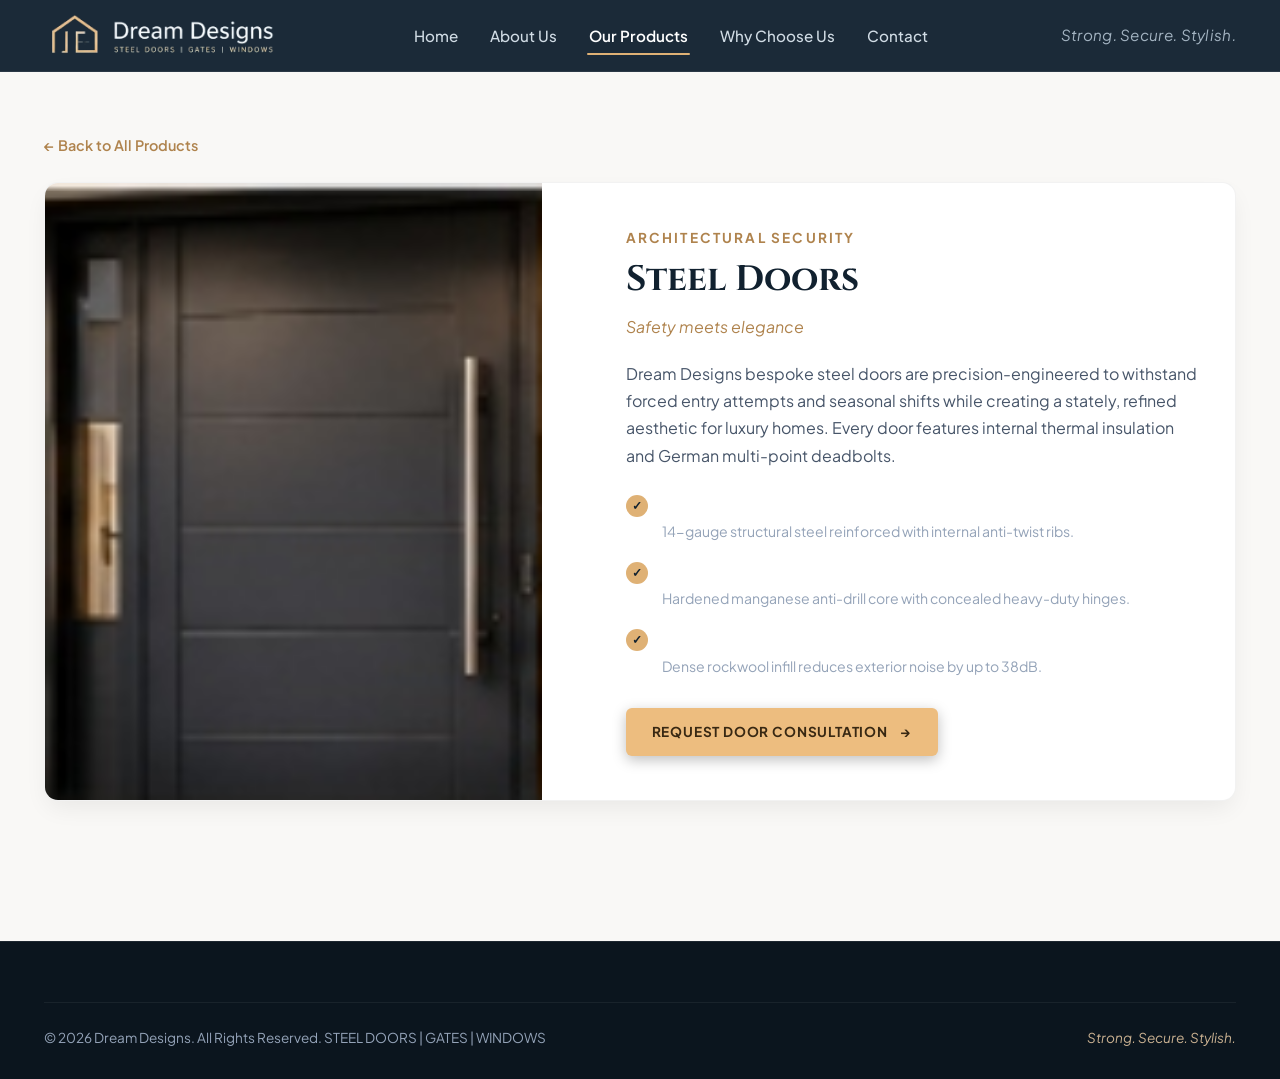
==== doors.html @ ba2dc7a3 "dream designs initial files" ====
<!DOCTYPE html>
<html lang="en">
<head>
  <meta charset="UTF-8">
  <meta name="viewport" content="width=device-width, initial-scale=1.0">
  <title>Steel Doors | Dream Designs</title>
  <link rel="preconnect" href="https://fonts.googleapis.com">
  <link rel="preconnect" href="https://fonts.gstatic.com" crossorigin>
  <link href="https://fonts.googleapis.com/css2?family=Cinzel:wght@600;700;800&family=Great+Vibes&family=Montserrat:wght@400;500;600;700&family=Plus+Jakarta+Sans:wght@400;500;600;700;800&display=swap" rel="stylesheet">
  <link rel="stylesheet" href="assets/css/style.css">
  <link rel="icon" type="image/png" href="assets/images/logo-icon.png">
</head>
<body>

  <!-- Site Header -->
  <header class="site-header">
    <div class="container header-container">
      <a href="index.html" class="brand-logo" aria-label="Dream Designs Home">
        <picture>
          <source srcset="assets/images/logo-transparent.png" type="image/png">
          <img src="assets/images/logo.png" alt="Dream Designs" class="logo-img" width="240" height="44">
        </picture>
      </a>
      <nav class="main-nav">
        <ul class="nav-list">
          <li><a href="index.html" class="nav-link">Home</a></li>
          <li><a href="index.html#about" class="nav-link">About Us</a></li>
          <li><a href="index.html#products" class="nav-link active">Our Products</a></li>
          <li><a href="index.html#why-us" class="nav-link">Why Choose Us</a></li>
          <li><a href="index.html#contact" class="nav-link">Contact</a></li>
        </ul>
      </nav>
      <div class="header-tagline"><em>Strong. Secure. Stylish.</em></div>
      <button class="mobile-toggle" aria-label="Toggle navigation menu">
        <span></span><span></span><span></span>
      </button>
    </div>
  </header>

  <!-- Mobile Drawer -->
  <div class="mobile-menu">
    <div class="logo-title" style="color:#fff; font-family:var(--font-serif); font-size:1.3rem;">Dream Designs</div>
    <ul class="mobile-nav-list">
      <li><a href="index.html" class="mobile-nav-link">Home</a></li>
      <li><a href="index.html#about" class="mobile-nav-link">About Us</a></li>
      <li><a href="index.html#products" class="mobile-nav-link active">Our Products</a></li>
      <li><a href="index.html#why-us" class="mobile-nav-link">Why Choose Us</a></li>
      <li><a href="index.html#contact" class="mobile-nav-link">Contact</a></li>
    </ul>
    <div class="mobile-menu-tagline">Strong. Secure. Stylish.</div>
  </div>
  <div class="menu-overlay"></div>

  <!-- Main Content -->
  <main style="margin-top: var(--header-height); padding: 60px 0 80px;">
    <div class="container">
      <div style="margin-bottom: 24px;">
        <a href="index.html#products" style="color: var(--color-bronze); font-size: 0.9rem; font-weight: 600; display: inline-flex; align-items: center; gap: 6px;">
          ← Back to All Products
        </a>
      </div>

      <div class="contact-layout" style="margin-bottom: 60px;">
        <div style="background: #11212f; overflow: hidden; min-height: 380px;">
          <img src="assets/images/product-doors.png" alt="Steel Doors" style="width: 100%; height: 100%; object-fit: cover;">
        </div>
        <div style="padding: 44px 36px;">
          <span class="section-eyebrow">Architectural Security</span>
          <h1 class="section-title" style="font-size: 2.2rem; margin-bottom: 12px;">Steel Doors</h1>
          <p style="font-style: italic; color: var(--color-bronze); margin-bottom: 20px;">Safety meets elegance</p>
          <p style="color: #475569; line-height: 1.7; margin-bottom: 24px;">
            Dream Designs bespoke steel doors are precision-engineered to withstand forced entry attempts and seasonal shifts while creating a stately, refined aesthetic for luxury homes. Every door features internal thermal insulation and German multi-point deadbolts.
          </p>
          <ul class="why-features-list" style="margin-bottom: 30px;">
            <li class="why-feature-item">
              <div class="why-check">✓</div>
              <div class="why-feature-text"><strong>Heavy-Gauge Galvanized Core</strong><span>14-gauge structural steel reinforced with internal anti-twist ribs.</span></div>
            </li>
            <li class="why-feature-item">
              <div class="why-check">✓</div>
              <div class="why-feature-text"><strong>Multi-Point Locking Mechanism</strong><span>Hardened manganese anti-drill core with concealed heavy-duty hinges.</span></div>
            </li>
            <li class="why-feature-item">
              <div class="why-check">✓</div>
              <div class="why-feature-text"><strong>Thermal & Acoustic Barrier</strong><span>Dense rockwool infill reduces exterior noise by up to 38dB.</span></div>
            </li>
          </ul>
          <a href="index.html#contact" class="hero-cta-btn"><span>Request Door Consultation</span> →</a>
        </div>
      </div>
    </div>
  </main>

  <!-- Footer -->
  <footer class="site-footer">
    <div class="container">
      <div class="footer-bottom">
        <div>&copy; 2026 Dream Designs. All Rights Reserved. STEEL DOORS | GATES | WINDOWS</div>
        <div class="footer-tagline-bottom">Strong. Secure. Stylish.</div>
      </div>
    </div>
  </footer>

  <script src="assets/js/main.js"></script>
</body>
</html>
---- assets/css/style.css ----
/* ===================================================================
   DREAM DESIGNS - STEEL DOORS | GATES | WINDOWS
   Responsive Stylesheet faithfully matching mockup & modern luxury standards
   =================================================================== */

:root {
  /* Brand Color Palette */
  --color-primary-dark: #11212f;
  --color-header-bg: #122230;
  --color-dark-deep: #0b151e;
  --color-dark-surface: #182b3c;
  
  /* Gold / Bronze Accents */
  --color-gold-light: #f5d8a8;
  --color-gold: #dfb175;
  --color-gold-accent: #edbd7f;
  --color-gold-hover: #e5af69;
  --color-bronze: #af834d;
  --color-bronze-dark: #8c6433;
  --color-gold-muted: #cbb292;
  
  /* Neutrals */
  --color-page-bg: #f9f8f6;
  --color-card-bg: #ffffff;
  --color-card-footer: #f7f5f2;
  --color-card-border: rgba(0, 0, 0, 0.05);
  --color-text-main: #14202c;
  --color-text-muted: #64748b;
  --color-text-light: #94a3b8;
  --color-white: #ffffff;
  
  /* Typography */
  --font-serif: 'Cinzel', 'Playfair Display', Georgia, serif;
  --font-sans: 'Plus Jakarta Sans', 'Montserrat', -apple-system, BlinkMacSystemFont, 'Segoe UI', Roboto, sans-serif;
  --font-script: 'Great Vibes', 'Caveat', 'Brush Script MT', cursive;
  
  /* Spacing & Layout */
  --max-width: 1240px;
  --header-height: 72px;
  --transition-fast: 0.2s cubic-bezier(0.4, 0, 0.2, 1);
  --transition-normal: 0.35s cubic-bezier(0.4, 0, 0.2, 1);
  --radius-sm: 6px;
  --radius-md: 10px;
  --radius-lg: 14px;
  --radius-full: 9999px;
  
  /* Shadows */
  --shadow-sm: 0 2px 6px rgba(0, 0, 0, 0.04);
  --shadow-md: 0 10px 24px -4px rgba(0, 0, 0, 0.07);
  --shadow-lg: 0 20px 40px -8px rgba(17, 33, 47, 0.12);
  --shadow-glow: 0 0 25px rgba(223, 177, 117, 0.35);
}

/* CSS Reset & Base */
*, *::before, *::after {
  box-sizing: border-box;
  margin: 0;
  padding: 0;
}

html {
  font-size: 16px;
  scroll-behavior: smooth;
  -webkit-font-smoothing: antialiased;
  -moz-osx-font-smoothing: grayscale;
}

body {
  font-family: var(--font-sans);
  background-color: var(--color-page-bg);
  color: var(--color-text-main);
  line-height: 1.6;
  overflow-x: hidden;
}

img, picture, svg {
  display: block;
  max-width: 100%;
}

a {
  color: inherit;
  text-decoration: none;
  transition: color var(--transition-fast);
}

button {
  font-family: inherit;
  cursor: pointer;
  border: none;
  background: none;
  transition: all var(--transition-fast);
}

.container {
  width: 100%;
  max-width: var(--max-width);
  margin-left: auto;
  margin-right: auto;
  padding-left: 24px;
  padding-right: 24px;
}

/* ===================================================================
   HEADER & NAVIGATION
   =================================================================== */
.site-header {
  position: fixed;
  top: 0;
  left: 0;
  right: 0;
  z-index: 1000;
  height: var(--header-height);
  background: rgba(18, 34, 48, 0.96);
  backdrop-filter: blur(12px);
  -webkit-backdrop-filter: blur(12px);
  border-bottom: 1px solid rgba(255, 255, 255, 0.07);
  transition: background var(--transition-normal), box-shadow var(--transition-normal);
}

.site-header.scrolled {
  background: rgba(14, 26, 38, 0.98);
  box-shadow: 0 8px 24px rgba(0, 0, 0, 0.25);
  border-bottom-color: rgba(223, 177, 117, 0.15);
}

.header-container {
  display: flex;
  align-items: center;
  justify-content: space-between;
  height: 100%;
}

/* Brand Logo */
.brand-logo {
  display: flex;
  align-items: center;
  gap: 12px;
  text-decoration: none;
}

.logo-img {
  height: 44px;
  width: auto;
  object-fit: contain;
}

.logo-fallback {
  display: flex;
  align-items: center;
  gap: 12px;
}

.logo-icon-svg {
  width: 42px;
  height: 42px;
  color: var(--color-gold);
  flex-shrink: 0;
}

.logo-text-group {
  display: flex;
  flex-direction: column;
}

.logo-title {
  font-family: var(--font-serif);
  font-size: 1.45rem;
  font-weight: 700;
  color: #f7f4ee;
  letter-spacing: 0.02em;
  line-height: 1.1;
}

.logo-tagline {
  font-family: var(--font-sans);
  font-size: 0.65rem;
  font-weight: 600;
  color: var(--color-gold);
  letter-spacing: 0.16em;
  text-transform: uppercase;
  margin-top: 2px;
}

/* Navigation Links */
.main-nav {
  display: flex;
  align-items: center;
}

.nav-list {
  display: flex;
  align-items: center;
  gap: 28px;
  list-style: none;
}

.nav-link {
  position: relative;
  font-size: 0.95rem;
  font-weight: 500;
  color: #d1dce5;
  padding: 6px 2px;
  transition: color var(--transition-fast);
}

.nav-link:hover {
  color: #ffffff;
}

.nav-link.active {
  color: #ffffff;
  font-weight: 600;
}

.nav-link.active::after {
  content: '';
  position: absolute;
  bottom: -4px;
  left: 0;
  right: 0;
  height: 2px;
  background-color: var(--color-gold);
  border-radius: 2px;
}

/* Header Tagline (Right) */
.header-tagline {
  font-style: italic;
  font-size: 0.95rem;
  color: #a4b4c2;
  letter-spacing: 0.02em;
  white-space: nowrap;
}

/* Hamburger Toggle (Mobile/Tablet) */
.mobile-toggle {
  display: none;
  flex-direction: column;
  justify-content: space-between;
  width: 30px;
  height: 22px;
  padding: 0;
  background: transparent;
  cursor: pointer;
  z-index: 1001;
}

.mobile-toggle span {
  display: block;
  width: 100%;
  height: 2.5px;
  background-color: #ffffff;
  border-radius: 2px;
  transition: all 0.3s ease;
}

.mobile-toggle.active span:nth-child(1) {
  transform: translateY(9.5px) rotate(45deg);
}

.mobile-toggle.active span:nth-child(2) {
  opacity: 0;
}

.mobile-toggle.active span:nth-child(3) {
  transform: translateY(-9.5px) rotate(-45deg);
}

/* Mobile Drawer */
.mobile-menu {
  position: fixed;
  top: 0;
  right: -100%;
  width: 290px;
  height: 100vh;
  background-color: var(--color-dark-deep);
  box-shadow: -8px 0 24px rgba(0, 0, 0, 0.4);
  padding: 90px 28px 40px;
  display: flex;
  flex-direction: column;
  justify-content: space-between;
  transition: right 0.35s cubic-bezier(0.4, 0, 0.2, 1);
  z-index: 999;
}

.mobile-menu.open {
  right: 0;
}

.mobile-nav-list {
  list-style: none;
  display: flex;
  flex-direction: column;
  gap: 20px;
}

.mobile-nav-link {
  font-size: 1.15rem;
  font-weight: 500;
  color: #e2e8f0;
  display: block;
  padding: 8px 0;
  border-bottom: 1px solid rgba(255, 255, 255, 0.06);
}

.mobile-nav-link.active,
.mobile-nav-link:hover {
  color: var(--color-gold);
}

.mobile-menu-tagline {
  font-style: italic;
  font-size: 0.95rem;
  color: var(--color-gold-muted);
  text-align: center;
  padding-top: 20px;
  border-top: 1px solid rgba(255, 255, 255, 0.1);
}

.menu-overlay {
  display: none;
  position: fixed;
  inset: 0;
  background: rgba(0, 0, 0, 0.6);
  backdrop-filter: blur(4px);
  z-index: 998;
}

.menu-overlay.active {
  display: block;
}

/* ===================================================================
   HERO SECTION
   =================================================================== */
.hero-section {
  position: relative;
  min-height: 560px;
  margin-top: var(--header-height);
  background-color: var(--color-primary-dark);
  background-image: 
    linear-gradient(
      to right,
      rgba(14, 25, 35, 0.96) 0%,
      rgba(14, 25, 35, 0.92) 28%,
      rgba(14, 25, 35, 0.72) 48%,
      rgba(14, 25, 35, 0.25) 70%,
      rgba(14, 25, 35, 0.05) 100%
    ),
    url('../images/hero-backdrop.jpg');
  background-position: right center;
  background-repeat: no-repeat;
  background-size: cover;
  display: flex;
  align-items: center;
  padding: 56px 0 64px;
  overflow: hidden;
}

/* Hero Content Box */
.hero-content {
  position: relative;
  z-index: 2;
  max-width: 580px;
}

/* Brand Eyebrow */
.hero-brand {
  display: inline-block;
  margin-bottom: 12px;
}

.hero-brand-title {
  font-family: var(--font-sans);
  font-size: 2.1rem;
  font-weight: 700;
  color: #ffffff;
  letter-spacing: 0.01em;
  line-height: 1.1;
  position: relative;
  padding-bottom: 8px;
}

.hero-brand-title::after {
  content: '';
  position: absolute;
  left: 0;
  bottom: 0;
  width: 56px;
  height: 2.5px;
  background-color: var(--color-gold);
  border-radius: 2px;
}

/* Main Heading */
.hero-headline {
  font-family: var(--font-sans);
  font-size: clamp(1.6rem, 2.8vw, 2.35rem);
  font-weight: 400;
  color: #ffffff;
  line-height: 1.3;
  margin-bottom: 4px;
}

/* Cursive Accent */
.hero-cursive {
  font-family: var(--font-script);
  font-size: clamp(2.4rem, 4.4vw, 3.4rem);
  font-weight: 400;
  color: var(--color-gold);
  line-height: 1.2;
  margin-bottom: 30px;
  text-shadow: 0 2px 10px rgba(0, 0, 0, 0.35);
  display: block;
}

/* 3 Feature Badges */
.hero-badges-row {
  display: flex;
  align-items: flex-start;
  gap: 24px;
  margin-bottom: 38px;
}

.hero-badge-item {
  display: flex;
  flex-direction: column;
  align-items: center;
  text-align: center;
  flex: 1;
  max-width: 120px;
}

.badge-icon-circle {
  width: 54px;
  height: 54px;
  border-radius: 50%;
  border: 1.5px solid rgba(255, 255, 255, 0.6);
  display: flex;
  align-items: center;
  justify-content: center;
  margin-bottom: 10px;
  background: rgba(255, 255, 255, 0.04);
  backdrop-filter: blur(4px);
  transition: all var(--transition-fast);
}

.hero-badge-item:hover .badge-icon-circle {
  border-color: var(--color-gold);
  background: rgba(223, 177, 117, 0.12);
  transform: translateY(-2px);
}

.badge-svg {
  width: 24px;
  height: 24px;
  color: #ffffff;
  stroke-width: 1.75;
}

.badge-label {
  font-size: 0.78rem;
  font-weight: 600;
  color: #ffffff;
  line-height: 1.35;
  letter-spacing: 0.01em;
}

/* CTA Button */
.hero-cta-btn {
  display: inline-flex;
  align-items: center;
  gap: 12px;
  background-color: var(--color-gold-accent);
  color: #382813;
  font-weight: 700;
  font-size: 0.85rem;
  letter-spacing: 0.06em;
  text-transform: uppercase;
  padding: 13px 26px;
  border-radius: var(--radius-sm);
  box-shadow: 0 4px 14px rgba(0, 0, 0, 0.25);
  transition: all var(--transition-normal);
}

.hero-cta-btn:hover {
  background-color: #f7ca8c;
  transform: translateY(-2px);
  box-shadow: 0 8px 20px rgba(0, 0, 0, 0.3), var(--shadow-glow);
}

.btn-arrow-icon {
  width: 16px;
  height: 16px;
  transition: transform var(--transition-fast);
}

.hero-cta-btn:hover .btn-arrow-icon {
  transform: translateX(4px);
}

/* ===================================================================
   PRODUCTS PREVIEW SECTION (3 CARDS FROM MOCKUP)
   =================================================================== */
.products-preview-section {
  padding: 44px 0 64px;
  background-color: var(--color-page-bg);
}

.products-grid {
  display: grid;
  grid-template-columns: repeat(3, 1fr);
  gap: 22px;
}

/* Individual Product Card */
.product-card {
  background-color: var(--color-card-bg);
  border-radius: var(--radius-lg);
  overflow: hidden;
  box-shadow: 0 8px 24px rgba(0, 0, 0, 0.06);
  border: 1px solid rgba(0, 0, 0, 0.05);
  transition: all var(--transition-normal);
  cursor: pointer;
  display: flex;
  flex-direction: column;
}

.product-card:hover {
  transform: translateY(-6px);
  box-shadow: var(--shadow-lg);
  border-color: rgba(223, 177, 117, 0.4);
}

/* Top Photo Crop */
.card-media {
  position: relative;
  width: 100%;
  height: 160px;
  overflow: hidden;
  background-color: #2a343d;
}

.card-img {
  width: 100%;
  height: 100%;
  object-fit: cover;
  transition: transform 0.5s cubic-bezier(0.4, 0, 0.2, 1);
}

.product-card:hover .card-img {
  transform: scale(1.06);
}

.card-badge-pill {
  position: absolute;
  top: 12px;
  right: 12px;
  background: rgba(14, 26, 38, 0.75);
  backdrop-filter: blur(6px);
  color: var(--color-gold-light);
  font-size: 0.7rem;
  font-weight: 600;
  padding: 4px 10px;
  border-radius: var(--radius-full);
  letter-spacing: 0.04em;
  text-transform: uppercase;
  border: 1px solid rgba(223, 177, 117, 0.3);
}

/* Bottom Card Details */
.card-footer {
  background-color: var(--color-card-footer);
  padding: 16px 20px;
  display: flex;
  align-items: center;
  justify-content: space-between;
  gap: 14px;
  border-top: 1px solid rgba(0, 0, 0, 0.04);
}

.card-left-group {
  display: flex;
  align-items: center;
  gap: 14px;
  min-width: 0;
}

.card-icon-box {
  width: 44px;
  height: 44px;
  flex-shrink: 0;
  display: flex;
  align-items: center;
  justify-content: center;
  background: #ffffff;
  border-radius: var(--radius-md);
  border: 1px solid rgba(175, 131, 77, 0.2);
  transition: all var(--transition-fast);
}

.product-card:hover .card-icon-box {
  background: var(--color-gold-accent);
  border-color: var(--color-gold);
}

.card-icon-img {
  width: 26px;
  height: 26px;
  object-fit: contain;
}

.card-icon-svg {
  width: 26px;
  height: 26px;
  color: var(--color-bronze);
  transition: color var(--transition-fast);
}

.product-card:hover .card-icon-svg {
  color: #2b1f11;
}

.card-text {
  min-width: 0;
}

.card-title {
  font-family: var(--font-sans);
  font-size: 1.15rem;
  font-weight: 700;
  color: var(--color-primary-dark);
  line-height: 1.2;
  margin-bottom: 3px;
  transition: color var(--transition-fast);
}

.product-card:hover .card-title {
  color: var(--color-bronze-dark);
}

.card-subtitle {
  font-size: 0.82rem;
  color: var(--color-text-muted);
  line-height: 1.35;
}

/* Right Arrow */
.card-arrow-btn {
  width: 34px;
  height: 34px;
  flex-shrink: 0;
  display: flex;
  align-items: center;
  justify-content: center;
  color: var(--color-bronze);
  transition: all var(--transition-fast);
  border-radius: 50%;
}

.card-arrow-btn svg {
  width: 20px;
  height: 20px;
  transition: transform var(--transition-fast);
}

.product-card:hover .card-arrow-btn {
  color: var(--color-bronze-dark);
}

.product-card:hover .card-arrow-btn svg {
  transform: translateX(4px);
}

/* ===================================================================
   SECTION: ARCHITECTURAL CRAFTSMANSHIP (ABOUT US)
   =================================================================== */
.section-craftsmanship {
  padding: 80px 0;
  background-color: #ffffff;
  border-top: 1px solid rgba(0, 0, 0, 0.05);
}

.section-head {
  text-align: center;
  max-width: 680px;
  margin: 0 auto 52px;
}

.section-eyebrow {
  font-size: 0.85rem;
  font-weight: 700;
  color: var(--color-bronze);
  text-transform: uppercase;
  letter-spacing: 0.16em;
  margin-bottom: 10px;
  display: block;
}

.section-title {
  font-family: var(--font-serif);
  font-size: clamp(1.8rem, 3.2vw, 2.4rem);
  font-weight: 700;
  color: var(--color-primary-dark);
  line-height: 1.25;
  margin-bottom: 14px;
}

.section-lead {
  font-size: 1.05rem;
  color: var(--color-text-muted);
  line-height: 1.6;
}

.craftsmanship-grid {
  display: grid;
  grid-template-columns: repeat(4, 1fr);
  gap: 24px;
}

.craft-card {
  background: var(--color-page-bg);
  padding: 30px 24px;
  border-radius: var(--radius-md);
  border: 1px solid rgba(0, 0, 0, 0.04);
  transition: all var(--transition-normal);
  text-align: left;
}

.craft-card:hover {
  background: #ffffff;
  box-shadow: var(--shadow-md);
  transform: translateY(-4px);
  border-color: rgba(223, 177, 117, 0.4);
}

.craft-icon {
  width: 48px;
  height: 48px;
  border-radius: var(--radius-sm);
  background: rgba(223, 177, 117, 0.15);
  color: var(--color-bronze-dark);
  display: flex;
  align-items: center;
  justify-content: center;
  margin-bottom: 20px;
}

.craft-icon svg {
  width: 26px;
  height: 26px;
}

.craft-title {
  font-size: 1.1rem;
  font-weight: 700;
  color: var(--color-primary-dark);
  margin-bottom: 8px;
}

.craft-desc {
  font-size: 0.9rem;
  color: var(--color-text-muted);
  line-height: 1.5;
}

/* ===================================================================
   SECTION: WHY CHOOSE US (STATS & HIGHLIGHTS)
   =================================================================== */
.section-why-us {
  padding: 80px 0;
  background: linear-gradient(135deg, #10212f 0%, #0b151e 100%);
  color: #ffffff;
  position: relative;
  overflow: hidden;
}

.why-us-wrapper {
  display: grid;
  grid-template-columns: 1fr 1fr;
  gap: 56px;
  align-items: center;
}

.why-us-content .section-eyebrow {
  color: var(--color-gold);
}

.why-us-content .section-title {
  color: #ffffff;
  margin-bottom: 20px;
}

.why-us-content p {
  color: #cbd5e1;
  font-size: 1.05rem;
  margin-bottom: 28px;
}

.why-features-list {
  list-style: none;
  display: flex;
  flex-direction: column;
  gap: 16px;
}

.why-feature-item {
  display: flex;
  align-items: flex-start;
  gap: 14px;
}

.why-check {
  width: 22px;
  height: 22px;
  border-radius: 50%;
  background: var(--color-gold);
  color: var(--color-primary-dark);
  display: flex;
  align-items: center;
  justify-content: center;
  flex-shrink: 0;
  margin-top: 2px;
  font-weight: 800;
  font-size: 0.75rem;
}

.why-feature-text strong {
  display: block;
  font-size: 1rem;
  color: #ffffff;
}

.why-feature-text span {
  font-size: 0.88rem;
  color: #94a3b8;
}

/* Stats Counter Grid */
.stats-grid {
  display: grid;
  grid-template-columns: repeat(2, 1fr);
  gap: 20px;
}

.stat-box {
  background: rgba(255, 255, 255, 0.04);
  backdrop-filter: blur(10px);
  border: 1px solid rgba(255, 255, 255, 0.08);
  border-radius: var(--radius-lg);
  padding: 32px 24px;
  text-align: center;
  transition: all var(--transition-normal);
}

.stat-box:hover {
  border-color: rgba(223, 177, 117, 0.4);
  background: rgba(255, 255, 255, 0.07);
  transform: translateY(-4px);
}

.stat-number {
  font-family: var(--font-serif);
  font-size: 2.8rem;
  font-weight: 700;
  color: var(--color-gold);
  line-height: 1;
  margin-bottom: 6px;
}

.stat-label {
  font-size: 0.88rem;
  font-weight: 500;
  color: #e2e8f0;
}

/* ===================================================================
   SECTION: CONTACT & INQUIRY
   =================================================================== */
.section-contact {
  padding: 80px 0;
  background-color: var(--color-page-bg);
}

.contact-layout {
  display: grid;
  grid-template-columns: 1fr 1.3fr;
  gap: 48px;
  background: #ffffff;
  border-radius: var(--radius-lg);
  box-shadow: var(--shadow-md);
  border: 1px solid rgba(0, 0, 0, 0.05);
  overflow: hidden;
}

.contact-info-panel {
  background: linear-gradient(135deg, #142535 0%, #0d1721 100%);
  color: #ffffff;
  padding: 48px 36px;
  display: flex;
  flex-direction: column;
  justify-content: space-between;
}

.contact-info-panel h3 {
  font-family: var(--font-serif);
  font-size: 1.8rem;
  margin-bottom: 12px;
  color: #ffffff;
}

.contact-info-panel p {
  color: #cbd5e1;
  margin-bottom: 32px;
  font-size: 0.95rem;
}

.contact-details-list {
  display: flex;
  flex-direction: column;
  gap: 20px;
}

.contact-detail-item {
  display: flex;
  align-items: flex-start;
  gap: 14px;
}

.contact-icon-circle {
  width: 38px;
  height: 38px;
  border-radius: 50%;
  background: rgba(223, 177, 117, 0.15);
  color: var(--color-gold);
  display: flex;
  align-items: center;
  justify-content: center;
  flex-shrink: 0;
}

.contact-icon-circle svg {
  width: 18px;
  height: 18px;
}

.contact-text-group h5 {
  font-size: 0.85rem;
  font-weight: 600;
  color: var(--color-gold-muted);
  text-transform: uppercase;
  margin-bottom: 2px;
}

.contact-text-group a,
.contact-text-group span {
  font-size: 0.95rem;
  color: #ffffff;
}

/* Contact Form */
.contact-form-panel {
  padding: 48px 36px;
}

.contact-form-panel h3 {
  font-size: 1.5rem;
  font-weight: 700;
  color: var(--color-primary-dark);
  margin-bottom: 8px;
}

.contact-form-panel p {
  font-size: 0.92rem;
  color: var(--color-text-muted);
  margin-bottom: 28px;
}

.form-grid {
  display: grid;
  grid-template-columns: 1fr 1fr;
  gap: 18px;
}

.form-group.full-width {
  grid-column: 1 / -1;
}

.form-label {
  display: block;
  font-size: 0.82rem;
  font-weight: 600;
  color: var(--color-text-main);
  margin-bottom: 6px;
  text-transform: uppercase;
  letter-spacing: 0.04em;
}

.form-control {
  width: 100%;
  padding: 12px 14px;
  border: 1px solid #d1d5db;
  border-radius: var(--radius-sm);
  font-family: inherit;
  font-size: 0.95rem;
  color: var(--color-text-main);
  background: #ffffff;
  transition: all var(--transition-fast);
}

.form-control:focus {
  outline: none;
  border-color: var(--color-bronze);
  box-shadow: 0 0 0 3px rgba(223, 177, 117, 0.2);
}

textarea.form-control {
  resize: vertical;
  min-height: 100px;
}

.btn-submit {
  display: inline-flex;
  align-items: center;
  justify-content: center;
  gap: 10px;
  width: 100%;
  background: var(--color-primary-dark);
  color: #ffffff;
  font-weight: 700;
  font-size: 0.92rem;
  letter-spacing: 0.06em;
  text-transform: uppercase;
  padding: 14px 24px;
  border-radius: var(--radius-sm);
  margin-top: 10px;
  transition: all var(--transition-fast);
}

.btn-submit:hover {
  background: var(--color-bronze-dark);
  transform: translateY(-2px);
  box-shadow: var(--shadow-md);
}

/* ===================================================================
   FOOTER
   =================================================================== */
.site-footer {
  background-color: var(--color-dark-deep);
  color: #94a3b8;
  padding: 60px 0 30px;
  border-top: 1px solid rgba(255, 255, 255, 0.08);
}

.footer-top-grid {
  display: grid;
  grid-template-columns: 2fr 1fr 1fr 1.2fr;
  gap: 40px;
  margin-bottom: 48px;
}

.footer-brand .logo-title {
  color: #ffffff;
}

.footer-desc {
  font-size: 0.92rem;
  color: #94a3b8;
  margin-top: 14px;
  max-width: 320px;
  line-height: 1.6;
}

.footer-col-title {
  font-size: 0.95rem;
  font-weight: 700;
  color: #ffffff;
  text-transform: uppercase;
  letter-spacing: 0.08em;
  margin-bottom: 20px;
}

.footer-links {
  list-style: none;
  display: flex;
  flex-direction: column;
  gap: 10px;
}

.footer-links a {
  font-size: 0.9rem;
  color: #94a3b8;
  transition: color var(--transition-fast);
}

.footer-links a:hover {
  color: var(--color-gold);
  padding-left: 4px;
}

.footer-bottom {
  display: flex;
  align-items: center;
  justify-content: space-between;
  padding-top: 24px;
  border-top: 1px solid rgba(255, 255, 255, 0.06);
  font-size: 0.85rem;
}

.footer-tagline-bottom {
  font-style: italic;
  color: var(--color-gold-muted);
}

/* ===================================================================
   MODAL DIALOG (PRODUCT DETAIL QUICK-VIEW)
   =================================================================== */
.product-modal {
  display: none;
  position: fixed;
  inset: 0;
  z-index: 2000;
  background: rgba(11, 21, 30, 0.85);
  backdrop-filter: blur(8px);
  align-items: center;
  justify-content: center;
  padding: 20px;
  opacity: 0;
  transition: opacity 0.3s ease;
}

.product-modal.open {
  display: flex;
  opacity: 1;
}

.modal-card {
  background: #ffffff;
  border-radius: var(--radius-lg);
  max-width: 840px;
  width: 100%;
  max-height: 90vh;
  overflow-y: auto;
  box-shadow: 0 25px 50px -12px rgba(0, 0, 0, 0.5);
  position: relative;
  transform: translateY(20px);
  transition: transform 0.3s cubic-bezier(0.4, 0, 0.2, 1);
}

.product-modal.open .modal-card {
  transform: translateY(0);
}

.modal-close-btn {
  position: absolute;
  top: 16px;
  right: 16px;
  width: 36px;
  height: 36px;
  border-radius: 50%;
  background: rgba(0, 0, 0, 0.06);
  color: #334155;
  display: flex;
  align-items: center;
  justify-content: center;
  z-index: 10;
  font-size: 1.25rem;
  transition: all var(--transition-fast);
}

.modal-close-btn:hover {
  background: var(--color-primary-dark);
  color: #ffffff;
}

.modal-inner-grid {
  display: grid;
  grid-template-columns: 1fr 1fr;
}

.modal-media {
  background: #11212f;
  position: relative;
  min-height: 280px;
}

.modal-media img {
  width: 100%;
  height: 100%;
  object-fit: cover;
}

.modal-content {
  padding: 36px 30px;
  display: flex;
  flex-direction: column;
  justify-content: space-between;
}

.modal-eyebrow {
  font-size: 0.78rem;
  font-weight: 700;
  color: var(--color-bronze);
  text-transform: uppercase;
  letter-spacing: 0.12em;
  margin-bottom: 6px;
}

.modal-title {
  font-family: var(--font-serif);
  font-size: 1.8rem;
  color: var(--color-primary-dark);
  margin-bottom: 8px;
}

.modal-tagline {
  font-style: italic;
  font-size: 0.95rem;
  color: var(--color-text-muted);
  margin-bottom: 18px;
}

.modal-desc {
  font-size: 0.92rem;
  color: #475569;
  line-height: 1.6;
  margin-bottom: 24px;
}

.modal-specs-list {
  list-style: none;
  display: flex;
  flex-direction: column;
  gap: 10px;
  margin-bottom: 28px;
  padding-bottom: 20px;
  border-bottom: 1px solid #e2e8f0;
}

.modal-specs-list li {
  font-size: 0.88rem;
  color: var(--color-text-main);
  display: flex;
  align-items: center;
  gap: 10px;
}

.modal-specs-list li svg {
  width: 16px;
  height: 16px;
  color: var(--color-bronze);
  flex-shrink: 0;
}

.modal-actions {
  display: flex;
  gap: 12px;
}

.btn-modal-quote {
  flex: 1;
  background: var(--color-gold-accent);
  color: #382813;
  font-weight: 700;
  font-size: 0.85rem;
  text-transform: uppercase;
  letter-spacing: 0.05em;
  padding: 12px 18px;
  border-radius: var(--radius-sm);
  text-align: center;
}

.btn-modal-quote:hover {
  background: #f7ca8c;
}

/* Toast Message */
.toast-notice {
  position: fixed;
  bottom: 24px;
  right: 24px;
  background: #0f273b;
  color: #ffffff;
  padding: 14px 22px;
  border-radius: var(--radius-sm);
  box-shadow: 0 10px 25px rgba(0, 0, 0, 0.3);
  display: flex;
  align-items: center;
  gap: 12px;
  border-left: 4px solid var(--color-gold);
  transform: translateY(100px);
  opacity: 0;
  transition: all 0.35s ease;
  z-index: 3000;
}

.toast-notice.show {
  transform: translateY(0);
  opacity: 1;
}

/* ===================================================================
   RESPONSIVE MEDIA QUERIES
   =================================================================== */

/* Large Tablets & Small Laptops (<= 1024px) */
@media (max-width: 1024px) {
  .site-header .header-tagline {
    display: none;
  }
  
  .craftsmanship-grid {
    grid-template-columns: repeat(2, 1fr);
  }
  
  .footer-top-grid {
    grid-template-columns: 1fr 1fr;
    gap: 32px;
  }
}

/* Tablets (<= 880px) */
@media (max-width: 880px) {
  .main-nav {
    display: none;
  }
  
  .mobile-toggle {
    display: flex;
  }
  
  .hero-section {
    background-image: 
      linear-gradient(
        to bottom,
        rgba(14, 25, 35, 0.94) 0%,
        rgba(14, 25, 35, 0.85) 60%,
        rgba(14, 25, 35, 0.94) 100%
      ),
      url('../images/hero-backdrop.jpg');
    background-position: center center;
    padding: 48px 0 56px;
    text-align: center;
  }
  
  .hero-content {
    max-width: 100%;
    margin: 0 auto;
    display: flex;
    flex-direction: column;
    align-items: center;
  }
  
  .hero-brand-title::after {
    left: 50%;
    transform: translateX(-50%);
  }
  
  .hero-badges-row {
    justify-content: center;
    gap: 20px;
  }
  
  .products-grid {
    grid-template-columns: repeat(2, 1fr);
    gap: 18px;
  }
  
  .product-card:last-child {
    grid-column: 1 / -1;
    max-width: 480px;
    margin: 0 auto;
    width: 100%;
  }
  
  .why-us-wrapper {
    grid-template-columns: 1fr;
    gap: 40px;
  }
  
  .contact-layout {
    grid-template-columns: 1fr;
  }
  
  .modal-inner-grid {
    grid-template-columns: 1fr;
  }
  
  .modal-media {
    height: 220px;
    min-height: auto;
  }
}

/* Mobile Devices (<= 600px) */
@media (max-width: 600px) {
  :root {
    --header-height: 64px;
  }
  
  .container {
    padding-left: 18px;
    padding-right: 18px;
  }
  
  .logo-title {
    font-size: 1.25rem;
  }
  
  .logo-tagline {
    font-size: 0.58rem;
    letter-spacing: 0.12em;
  }
  
  .hero-section {
    padding: 36px 0 44px;
    min-height: auto;
  }
  
  .hero-brand-title {
    font-size: 1.7rem;
  }
  
  .hero-headline {
    font-size: 1.35rem;
  }
  
  .hero-cursive {
    font-size: 2.2rem;
    margin-bottom: 24px;
  }
  
  .hero-badges-row {
    gap: 12px;
    margin-bottom: 28px;
  }
  
  .badge-icon-circle {
    width: 46px;
    height: 46px;
    margin-bottom: 6px;
  }
  
  .badge-svg {
    width: 20px;
    height: 20px;
  }
  
  .badge-label {
    font-size: 0.72rem;
  }
  
  .hero-cta-btn {
    width: 100%;
    justify-content: center;
    padding: 13px 20px;
  }
  
  .products-grid {
    grid-template-columns: 1fr;
    gap: 16px;
  }
  
  .product-card:last-child {
    max-width: 100%;
  }
  
  .card-media {
    height: 140px;
  }
  
  .craftsmanship-grid {
    grid-template-columns: 1fr;
  }
  
  .stats-grid {
    grid-template-columns: 1fr;
  }
  
  .form-grid {
    grid-template-columns: 1fr;
  }
  
  .footer-top-grid {
    grid-template-columns: 1fr;
    gap: 28px;
  }
  
  .footer-bottom {
    flex-direction: column;
    gap: 12px;
    text-align: center;
  }
}
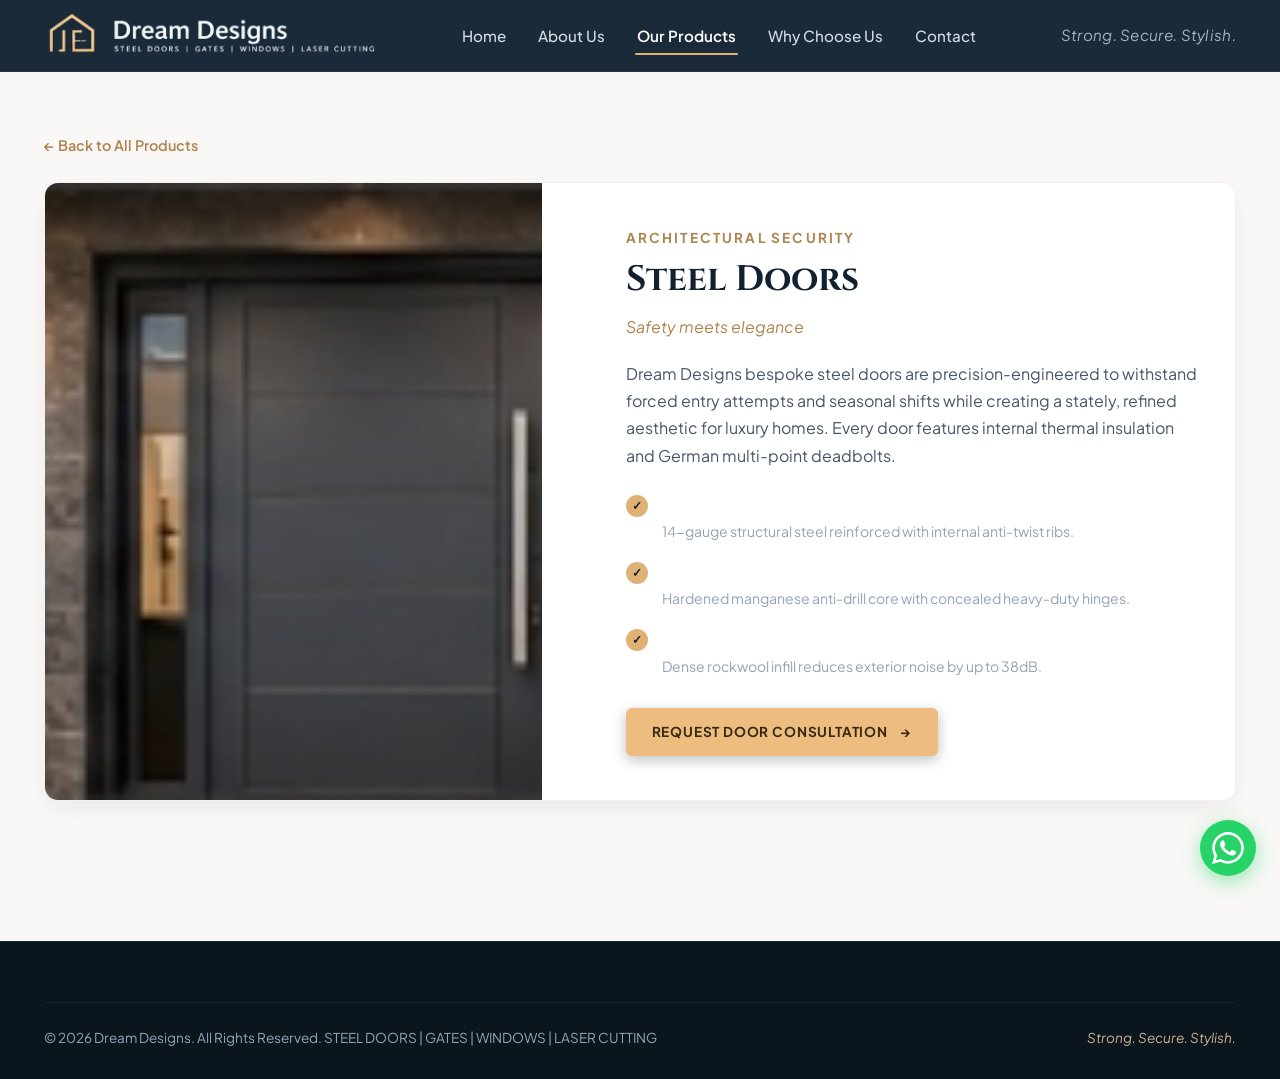
==== commit 3431579f: "updated info" ====
--- a/doors.html
+++ b/doors.html
@@ -18,7 +18,7 @@
       <a href="index.html" class="brand-logo" aria-label="Dream Designs Home">
         <picture>
           <source srcset="assets/images/logo-transparent.png" type="image/png">
-          <img src="assets/images/logo.png" alt="Dream Designs" class="logo-img" width="240" height="44">
+          <img src="assets/images/logo.png" alt="Dream Designs - Steel Doors, Gates, Windows, Laser Cutting" class="logo-img" width="280" height="44">
         </picture>
       </a>
       <nav class="main-nav">
@@ -40,7 +40,8 @@
   <!-- Mobile Drawer -->
   <div class="mobile-menu">
     <div class="logo-title" style="color:#fff; font-family:var(--font-serif); font-size:1.3rem;">Dream Designs</div>
-    <ul class="mobile-nav-list">
+    <div class="logo-tagline" style="color:var(--color-gold); font-size:0.65rem; letter-spacing:0.15em;">STEEL DOORS | GATES | WINDOWS | LASER CUTTING</div>
+    <ul class="mobile-nav-list" style="margin-top:24px;">
       <li><a href="index.html" class="mobile-nav-link">Home</a></li>
       <li><a href="index.html#about" class="mobile-nav-link">About Us</a></li>
       <li><a href="index.html#products" class="mobile-nav-link active">Our Products</a></li>
@@ -95,12 +96,19 @@
   <footer class="site-footer">
     <div class="container">
       <div class="footer-bottom">
-        <div>&copy; 2026 Dream Designs. All Rights Reserved. STEEL DOORS | GATES | WINDOWS</div>
+        <div>&copy; 2026 Dream Designs. All Rights Reserved. STEEL DOORS | GATES | WINDOWS | LASER CUTTING</div>
         <div class="footer-tagline-bottom">Strong. Secure. Stylish.</div>
       </div>
     </div>
   </footer>
 
+  <!-- Floating WhatsApp Quick Connect Button -->
+  <a href="https://wa.me/917306181269?text=Hello%20Dream%20Designs,%20I%20would%20like%20to%20inquire%20about%20Steel%20Doors." class="whatsapp-float" target="_blank" rel="noopener noreferrer" aria-label="Chat on WhatsApp">
+    <svg viewBox="0 0 24 24">
+      <path d="M.057 24l1.687-6.163c-1.041-1.804-1.588-3.849-1.587-5.946.003-6.556 5.338-11.891 11.893-11.891 3.181.001 6.167 1.24 8.413 3.488 2.245 2.248 3.481 5.236 3.48 8.414-.003 6.557-5.338 11.892-11.893 11.892-1.99-.001-3.951-.5-5.688-1.448l-6.305 1.654zm6.597-3.807c1.676.995 3.276 1.591 5.392 1.592 5.448 0 9.886-4.434 9.889-9.885.002-5.462-4.415-9.89-9.881-9.892-5.452 0-9.887 4.434-9.889 9.884-.001 2.225.651 3.891 1.746 5.634l-.999 3.648 3.742-.981zm11.387-5.464c-.074-.124-.272-.198-.57-.347-.297-.149-1.758-.868-2.031-.967-.272-.099-.47-.149-.669.149-.198.297-.768.967-.941 1.165-.173.198-.347.223-.644.074-.297-.149-1.255-.462-2.39-1.475-.883-.788-1.48-1.761-1.653-2.059-.173-.297-.018-.458.13-.606.134-.133.297-.347.446-.521.151-.172.2-.296.3-.495.099-.198.05-.372-.025-.521-.075-.148-.669-1.611-.916-2.206-.242-.579-.487-.501-.669-.51l-.57-.01c-.198 0-.52.074-.792.372s-1.04 1.016-1.04 2.479 1.065 2.876 1.213 3.074c.149.198 2.095 3.2 5.076 4.487.709.306 1.263.489 1.694.626.712.226 1.36.194 1.872.118.571-.085 1.758-.719 2.006-1.413.248-.695.248-1.29.173-1.414z"/>
+    </svg>
+  </a>
+
   <script src="assets/js/main.js"></script>
 </body>
 </html>
--- a/assets/css/style.css
+++ b/assets/css/style.css
@@ -362,65 +362,66 @@
 .hero-content {
   position: relative;
   z-index: 2;
-  max-width: 580px;
+  max-width: 620px;
 }
 
 /* Brand Eyebrow */
+.hero-eyebrow {
+  display: inline-block;
+  font-family: var(--font-sans);
+  font-size: 0.8rem;
+  font-weight: 700;
+  color: var(--color-gold);
+  letter-spacing: 0.2em;
+  text-transform: uppercase;
+  margin-bottom: 8px;
+}
+
 .hero-brand {
-  display: inline-block;
-  margin-bottom: 12px;
+  display: block;
+  margin-bottom: 2px;
 }
 
 .hero-brand-title {
   font-family: var(--font-sans);
-  font-size: 2.1rem;
+  font-size: clamp(2.4rem, 4.2vw, 3.4rem);
   font-weight: 700;
   color: #ffffff;
   letter-spacing: 0.01em;
-  line-height: 1.1;
-  position: relative;
-  padding-bottom: 8px;
-}
-
-.hero-brand-title::after {
-  content: '';
-  position: absolute;
-  left: 0;
-  bottom: 0;
-  width: 56px;
-  height: 2.5px;
-  background-color: var(--color-gold);
-  border-radius: 2px;
-}
-
-/* Main Heading */
-.hero-headline {
-  font-family: var(--font-sans);
-  font-size: clamp(1.6rem, 2.8vw, 2.35rem);
-  font-weight: 400;
-  color: #ffffff;
-  line-height: 1.3;
-  margin-bottom: 4px;
+  line-height: 1.08;
+  margin: 0;
+  padding: 0;
 }
 
 /* Cursive Accent */
 .hero-cursive {
   font-family: var(--font-script);
-  font-size: clamp(2.4rem, 4.4vw, 3.4rem);
+  font-size: clamp(2.4rem, 4.4vw, 3.5rem);
   font-weight: 400;
   color: var(--color-gold);
-  line-height: 1.2;
+  line-height: 1.15;
+  margin-bottom: 12px;
+  text-shadow: 0 2px 10px rgba(0, 0, 0, 0.45);
+  display: block;
+}
+
+/* Hero Descriptive Subtitle */
+.hero-subtitle {
+  font-family: var(--font-sans);
+  font-size: clamp(0.92rem, 1.3vw, 1.05rem);
+  font-weight: 400;
+  color: #e5edf5;
+  line-height: 1.5;
   margin-bottom: 30px;
-  text-shadow: 0 2px 10px rgba(0, 0, 0, 0.35);
-  display: block;
-}
-
-/* 3 Feature Badges */
+  max-width: 530px;
+}
+
+/* 4 Feature Badges from Mockup */
 .hero-badges-row {
   display: flex;
   align-items: flex-start;
-  gap: 24px;
-  margin-bottom: 38px;
+  gap: 16px;
+  margin-bottom: 36px;
 }
 
 .hero-badge-item {
@@ -429,7 +430,7 @@
   align-items: center;
   text-align: center;
   flex: 1;
-  max-width: 120px;
+  max-width: 110px;
 }
 
 .badge-icon-circle {
@@ -501,17 +502,126 @@
 }
 
 /* ===================================================================
-   PRODUCTS PREVIEW SECTION (3 CARDS FROM MOCKUP)
+   HERO FEATURE STRIP (VALUE HIGHLIGHTS FROM MOCKUP)
+   =================================================================== */
+.features-strip {
+  background-color: #ffffff;
+  border-bottom: 1px solid rgba(0, 0, 0, 0.06);
+  padding: 24px 0;
+  box-shadow: 0 4px 18px rgba(0, 0, 0, 0.03);
+}
+
+.features-strip-grid {
+  display: grid;
+  grid-template-columns: repeat(4, 1fr);
+  gap: 24px;
+  align-items: center;
+}
+
+.feature-strip-item {
+  display: flex;
+  align-items: center;
+  gap: 16px;
+}
+
+.feature-strip-icon {
+  width: 44px;
+  height: 44px;
+  flex-shrink: 0;
+  display: flex;
+  align-items: center;
+  justify-content: center;
+  color: #1a2b38;
+}
+
+.feature-strip-icon svg {
+  width: 32px;
+  height: 32px;
+  stroke: #1a2b38;
+  stroke-width: 1.8;
+}
+
+.feature-strip-text {
+  min-width: 0;
+}
+
+.feature-strip-title {
+  font-family: var(--font-sans);
+  font-size: 0.96rem;
+  font-weight: 700;
+  color: var(--color-primary-dark);
+  line-height: 1.25;
+  margin-bottom: 2px;
+}
+
+.feature-strip-desc {
+  font-size: 0.78rem;
+  color: var(--color-text-muted);
+  line-height: 1.35;
+}
+
+/* ===================================================================
+   PRODUCTS & SERVICES PREVIEW SECTION (4 CARDS FROM MOCKUP)
    =================================================================== */
 .products-preview-section {
-  padding: 44px 0 64px;
+  padding: 48px 0 68px;
   background-color: var(--color-page-bg);
+}
+
+.products-section-head {
+  display: flex;
+  align-items: flex-end;
+  justify-content: space-between;
+  gap: 36px;
+  margin-bottom: 34px;
+}
+
+.products-head-left {
+  max-width: 520px;
+}
+
+.products-eyebrow {
+  display: inline-flex;
+  align-items: center;
+  gap: 10px;
+  font-size: 0.75rem;
+  font-weight: 700;
+  color: var(--color-bronze);
+  letter-spacing: 0.16em;
+  text-transform: uppercase;
+  margin-bottom: 8px;
+}
+
+.products-eyebrow-line {
+  width: 24px;
+  height: 2px;
+  background-color: var(--color-bronze);
+  display: inline-block;
+}
+
+.products-main-title {
+  font-family: var(--font-serif);
+  font-size: clamp(1.8rem, 3.2vw, 2.35rem);
+  font-weight: 700;
+  color: var(--color-primary-dark);
+  line-height: 1.2;
+}
+
+.products-head-right {
+  max-width: 440px;
+}
+
+.products-head-lead {
+  font-size: 0.88rem;
+  color: var(--color-text-muted);
+  line-height: 1.55;
+  margin: 0;
 }
 
 .products-grid {
   display: grid;
-  grid-template-columns: repeat(3, 1fr);
-  gap: 22px;
+  grid-template-columns: repeat(4, 1fr);
+  gap: 20px;
 }
 
 /* Individual Product Card */
@@ -1277,9 +1387,78 @@
 }
 
 /* Toast Message */
+/* Location Link Button & Map Card */
+.location-link-btn {
+  display: inline-flex;
+  align-items: center;
+  gap: 6px;
+  margin-top: 6px;
+  color: var(--color-gold);
+  font-size: 0.8rem;
+  font-weight: 600;
+  text-decoration: none;
+  padding: 5px 10px;
+  background: rgba(223, 177, 117, 0.12);
+  border-radius: var(--radius-sm);
+  border: 1px solid rgba(223, 177, 117, 0.3);
+  transition: all var(--transition-fast);
+}
+
+.location-link-btn:hover {
+  background: rgba(223, 177, 117, 0.25);
+  border-color: var(--color-gold);
+  color: #ffffff;
+}
+
+.contact-map-card {
+  margin-top: 24px;
+  border-radius: var(--radius-md);
+  overflow: hidden;
+  border: 1px solid rgba(255, 255, 255, 0.15);
+  box-shadow: 0 4px 16px rgba(0, 0, 0, 0.25);
+}
+
+.contact-map-card iframe {
+  width: 100%;
+  height: 140px;
+  border: 0;
+  display: block;
+}
+
+/* Floating WhatsApp Quick Action Button */
+.whatsapp-float {
+  position: fixed;
+  bottom: 24px;
+  right: 24px;
+  width: 56px;
+  height: 56px;
+  background-color: #25d366;
+  color: #ffffff;
+  border-radius: 50%;
+  display: flex;
+  align-items: center;
+  justify-content: center;
+  box-shadow: 0 6px 20px rgba(37, 211, 102, 0.45);
+  z-index: 2500;
+  transition: all var(--transition-fast);
+  text-decoration: none;
+}
+
+.whatsapp-float:hover {
+  transform: scale(1.1) translateY(-2px);
+  background-color: #20ba5a;
+  box-shadow: 0 10px 25px rgba(37, 211, 102, 0.6);
+}
+
+.whatsapp-float svg {
+  width: 32px;
+  height: 32px;
+  fill: #ffffff;
+}
+
 .toast-notice {
   position: fixed;
-  bottom: 24px;
+  bottom: 92px;
   right: 24px;
   background: #0f273b;
   color: #ffffff;
@@ -1359,20 +1538,27 @@
   }
   
   .hero-badges-row {
+    display: flex;
+    flex-wrap: wrap;
     justify-content: center;
-    gap: 20px;
+    gap: 16px 20px;
+    max-width: 460px;
+  }
+  
+  .features-strip-grid {
+    grid-template-columns: repeat(2, 1fr);
+    gap: 20px 24px;
+  }
+
+  .products-section-head {
+    flex-direction: column;
+    align-items: flex-start;
+    gap: 14px;
   }
   
   .products-grid {
     grid-template-columns: repeat(2, 1fr);
     gap: 18px;
-  }
-  
-  .product-card:last-child {
-    grid-column: 1 / -1;
-    max-width: 480px;
-    margin: 0 auto;
-    width: 100%;
   }
   
   .why-us-wrapper {
@@ -1458,13 +1644,21 @@
     padding: 13px 20px;
   }
   
+  .hero-badges-row {
+    display: grid;
+    grid-template-columns: repeat(2, 1fr);
+    gap: 16px 12px;
+    max-width: 290px;
+  }
+  
+  .features-strip-grid {
+    grid-template-columns: 1fr;
+    gap: 16px;
+  }
+  
   .products-grid {
     grid-template-columns: 1fr;
     gap: 16px;
-  }
-  
-  .product-card:last-child {
-    max-width: 100%;
   }
   
   .card-media {
